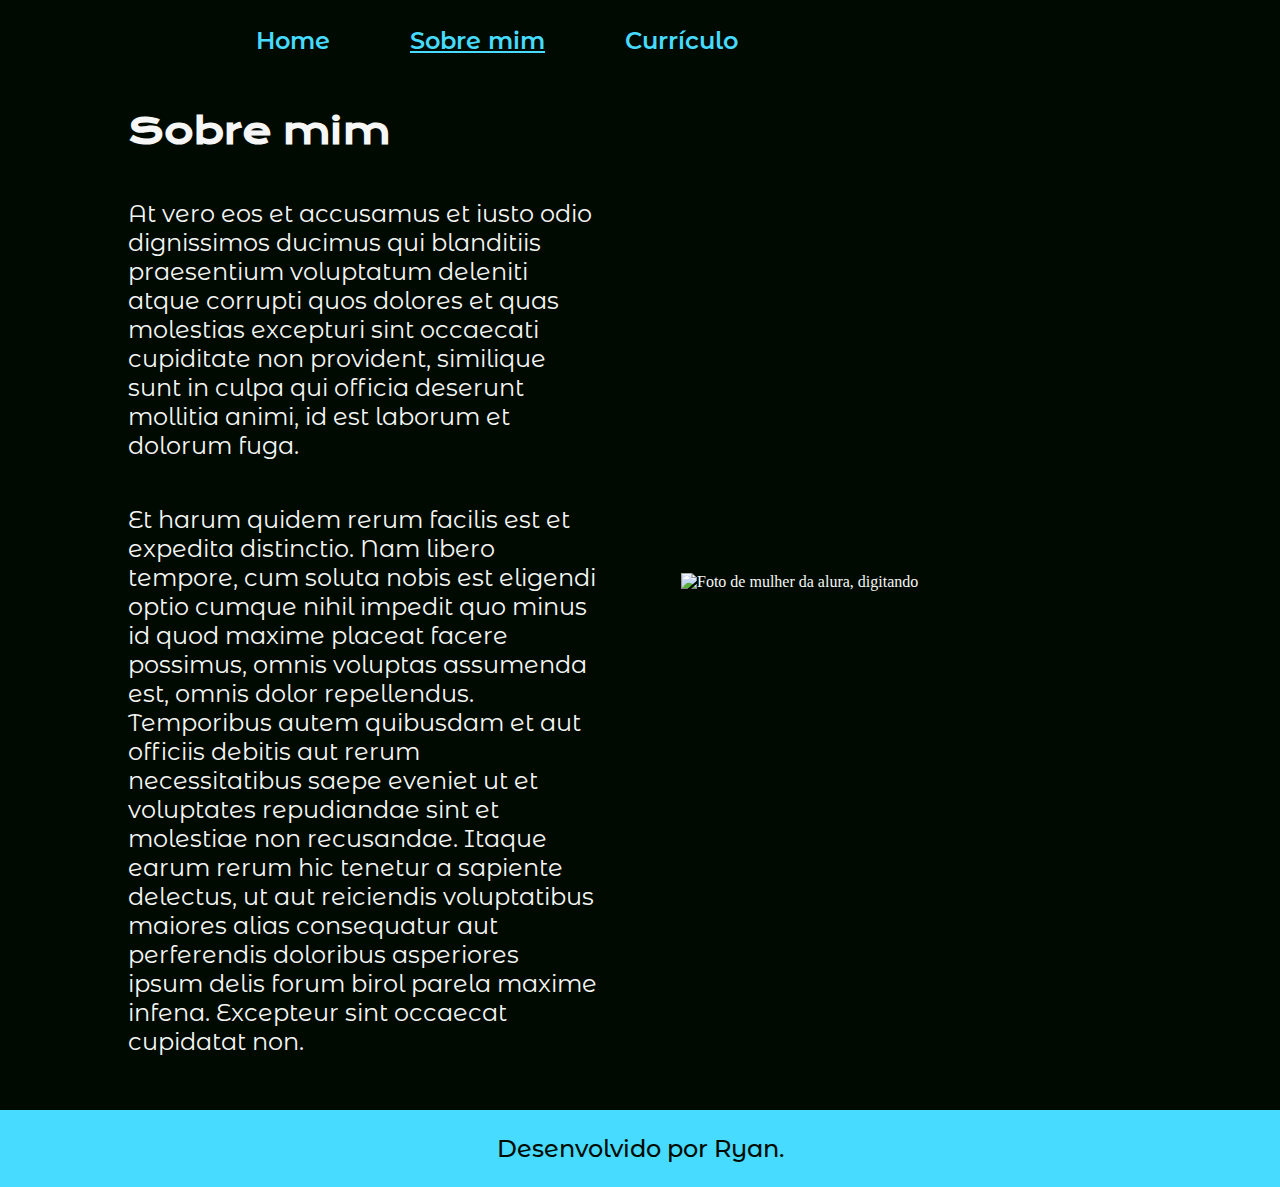
==== about.html @ fe7733c2 "Add files via upload" ====
<!DOCTYPE html>
<html>
<head lang="pt-br">
	<meta charset="utf-8">
	<meta name="viewport" content="width=device-width, initial-scale=1">
	<title>Sobre mim</title>
	<link rel="stylesheet" href="./css/style.css">
</head>

<body>
	<header class="cabecalho">
		<nav class="cabecalho_menu">
			<a class="cabecalho_menu_link" href="./index.html">Home</a>
			<a class="cabecalho_menu_link active" href="#">Sobre mim</a>
			<a class="cabecalho_menu_link" href="curriculo.html">Currículo</a>
		</nav>
	</header>

	<main class="container">
		<section class="container_conteudo">
			<h1 class="container_conteudo_titulo">Sobre mim</h1>
			<p class="container_conteudo_texto">At vero eos et accusamus et iusto odio dignissimos ducimus qui blanditiis praesentium voluptatum deleniti atque corrupti quos dolores et quas molestias excepturi sint occaecati cupiditate non provident, similique sunt in culpa qui officia deserunt mollitia animi, id est laborum et dolorum fuga.
			</p>
			<p class="container_conteudo_texto">Et harum quidem rerum facilis est et expedita distinctio. Nam libero tempore, cum soluta nobis est eligendi optio cumque nihil impedit quo minus id quod maxime placeat facere possimus, omnis voluptas assumenda est, omnis dolor repellendus. Temporibus autem quibusdam et aut officiis debitis aut rerum necessitatibus saepe eveniet ut et voluptates repudiandae sint et molestiae non recusandae. Itaque earum rerum hic tenetur a sapiente delectus, ut aut reiciendis voluptatibus maiores alias consequatur aut perferendis doloribus asperiores ipsum delis forum birol parela maxime infena. Excepteur sint occaecat cupidatat non.
			</p>
		</section>

		<img class="container_imagem" src="./assets/imagem.png" alt="Foto de mulher da alura, digitando">
	</main>

	<footer class="rodape">
		<p>Desenvolvido por Ryan.</p>
	</footer>
</body>

</html>
---- css/style.css ----
/* Fontes*/
@import url('https://fonts.googleapis.com/css2?family=Krona+One&family=Montserrat+Alternates:wght@400;500;600;700&display=swap');

:root {
/*	--cor-primaria: #F2EFEA;
	--cor-secundaria: #40514E;
	--cor-terciaria: #E27D60;
	--cor-hover: #E8A87C;	
	--cor-background-rodape: #C38D9E;*/


/*	--cor-primaria: #004643;
	--cor-secundaria: #fffffe;
	--cor-terciaria: #abd1c6;
	--cor-hover: #f9bc60;
	--cor-background-rodape: #46dbff*/


	--cor-primaria: #000a00;
	--cor-secundaria: #f6f6f6;
	--cor-terciaria: #46dbff;
	--cor-hover: #272727;
	--cor-background-rodape: #46dbff;


	--font-primaria: "krona one", sans-serif;
	--font-secundaria: "montserrat alternates", sans-serif;
}


/* Reset.css */
* {
	margin: 0;
	padding: 0;
}


body {
	box-sizing: border-box;

	background-color: var(--cor-primaria);
	color: var(--cor-secundaria);
}

.cabecalho {
	padding: 2% 0 0 20%;
}

.cabecalho_menu {
	display: flex;
	gap: 80px;
}

.cabecalho_menu_link {
	font-family: var(--font-secundaria);
	font-weight: 600;
	font-size: 1.5rem;

	color: var(--cor-terciaria);
	text-decoration: none;
}

.active {
	text-decoration: underline;
}

.container {
	padding: 4.2% 10%;
	display: flex;
	align-items: center;
	justify-content: space-evenly;
	gap: 82px;
}

.container_conteudo {
	width: 50%;
	display: flex;
	flex-direction: column;
	gap: 45px;
	flex-wrap: wrap;
}

.container_conteudo_titulo {
	font-size: 2.25rem;
	font-family: var(--font-primaria);
}

#destaque {
	color: var(--cor-terciaria);
}

.container_conteudo_texto {
	font-size: 1.5rem;
	font-family: var(--font-secundaria);
}

.container_conteudo_subtitulo {
	font-family: var(--font-primaria);
	font-weight: 400;
	font-size: 1.5rem;
}

.container_conteudo_botoes {
	display: flex;
	flex-direction: column;
	align-items: center;
	gap: 32px;
}

.container_conteudo_link {
	width: 50%;
	height: 70px;
	padding: 21.5 0;
	border: 2px solid var(--cor-terciaria);
	border-radius: 10px;

	text-align: center;
	text-decoration: none;

	color: var(--cor-secundaria);
	font-family: var(--font-secundaria);
	font-weight: 600;
	font-size: 1.5rem;


	display: flex;
	justify-content: center;
	align-items: center;
	gap: 16px;
}

.container_conteudo_link:hover {
	background-color: var(--cor-hover);
}

.container_imagem {
	width: 50%;
}

.rodape {
	font-family: var(--font-secundaria);
	font-weight: 500;
	font-size: 1.5rem;

	padding: 24px 0;

	text-align: center;
	color: var(--cor-primaria);
	background: var(--cor-background-rodape);
}


@media (max-width: 1200px) {
	.cabecalho {
		padding: 20px 10vw;
	}

	.cabecalho_menu {
		justify-content: center;
	}

	.container {
		flex-direction: column-reverse;
		padding: 5%;
	}

	.container_conteudo {
		width: auto;
	}
}
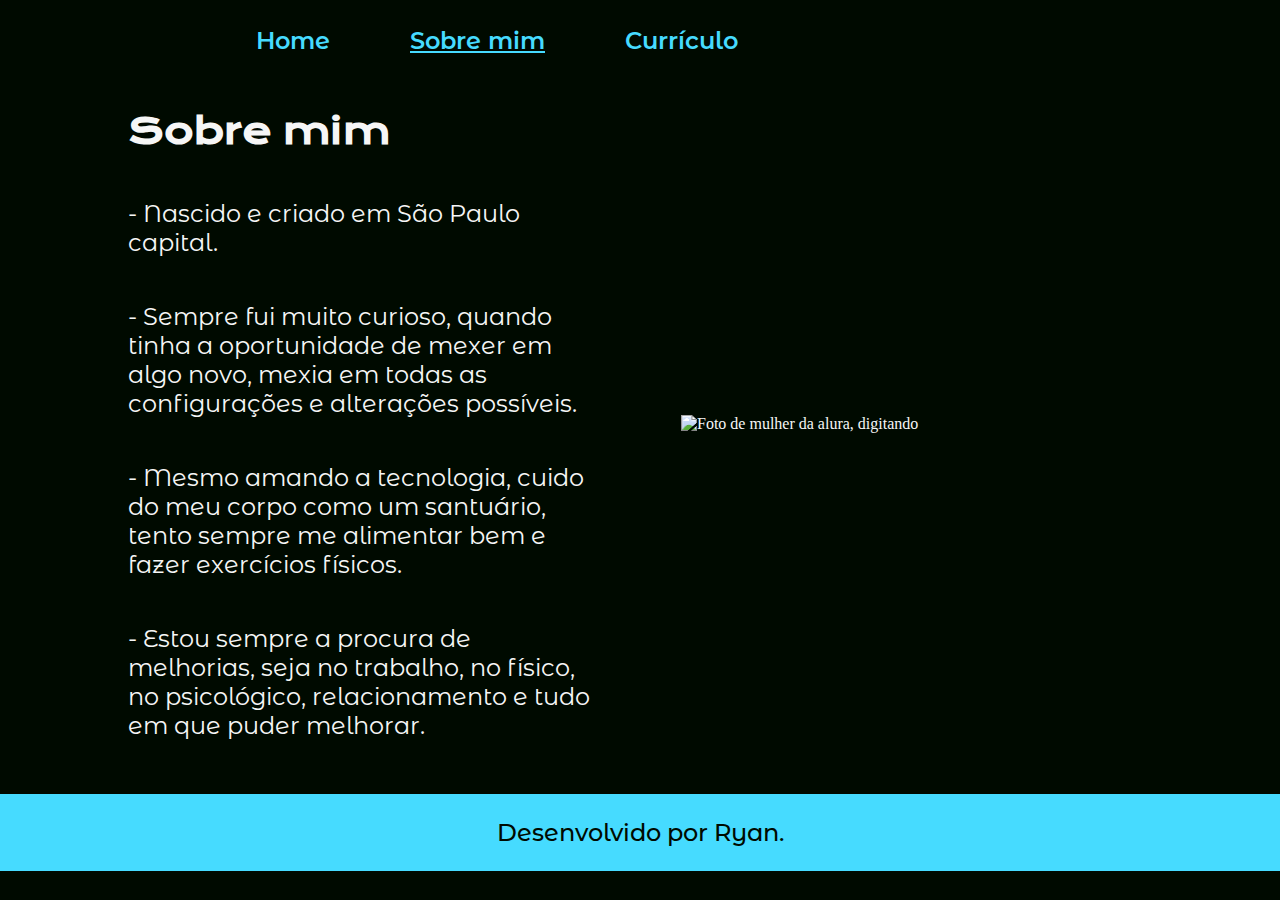
==== commit 70cd6c24: "Ultimas alterações nas minha infomações, e dimensionamento dos elementos no css" ====
--- a/about.html
+++ b/about.html
@@ -18,11 +18,21 @@
 
 	<main class="container">
 		<section class="container_conteudo">
+
 			<h1 class="container_conteudo_titulo">Sobre mim</h1>
-			<p class="container_conteudo_texto">At vero eos et accusamus et iusto odio dignissimos ducimus qui blanditiis praesentium voluptatum deleniti atque corrupti quos dolores et quas molestias excepturi sint occaecati cupiditate non provident, similique sunt in culpa qui officia deserunt mollitia animi, id est laborum et dolorum fuga.
+
+			<p class="container_conteudo_texto">- Nascido e criado em São Paulo capital.
 			</p>
-			<p class="container_conteudo_texto">Et harum quidem rerum facilis est et expedita distinctio. Nam libero tempore, cum soluta nobis est eligendi optio cumque nihil impedit quo minus id quod maxime placeat facere possimus, omnis voluptas assumenda est, omnis dolor repellendus. Temporibus autem quibusdam et aut officiis debitis aut rerum necessitatibus saepe eveniet ut et voluptates repudiandae sint et molestiae non recusandae. Itaque earum rerum hic tenetur a sapiente delectus, ut aut reiciendis voluptatibus maiores alias consequatur aut perferendis doloribus asperiores ipsum delis forum birol parela maxime infena. Excepteur sint occaecat cupidatat non.
+
+			<p class="container_conteudo_texto">- Sempre fui muito curioso, quando tinha a oportunidade de mexer em algo novo, mexia em todas as configurações e alterações possíveis.
 			</p>
+
+			<p class="container_conteudo_texto">- Mesmo amando a tecnologia, cuido do meu corpo como um santuário, tento sempre me alimentar bem e fazer exercícios físicos.
+			</p>
+
+			<p class="container_conteudo_texto">- Estou sempre a procura de melhorias, seja no trabalho, no físico, no psicológico, relacionamento e tudo em que puder melhorar.
+			</p>
+
 		</section>
 
 		<img class="container_imagem" src="./assets/imagem.png" alt="Foto de mulher da alura, digitando">
--- a/css/style.css
+++ b/css/style.css
@@ -157,7 +157,13 @@
 
 	.cabecalho_menu {
 		justify-content: center;
+		gap: 7vw;
+	}	
+
+	.cabecalho_menu_link {
+		text-align: center;
 	}
+
 
 	.container {
 		flex-direction: column-reverse;
@@ -166,5 +172,9 @@
 
 	.container_conteudo {
 		width: auto;
+	}	
+
+	.container_conteudo_link {
+		width: 80%;
 	}
 }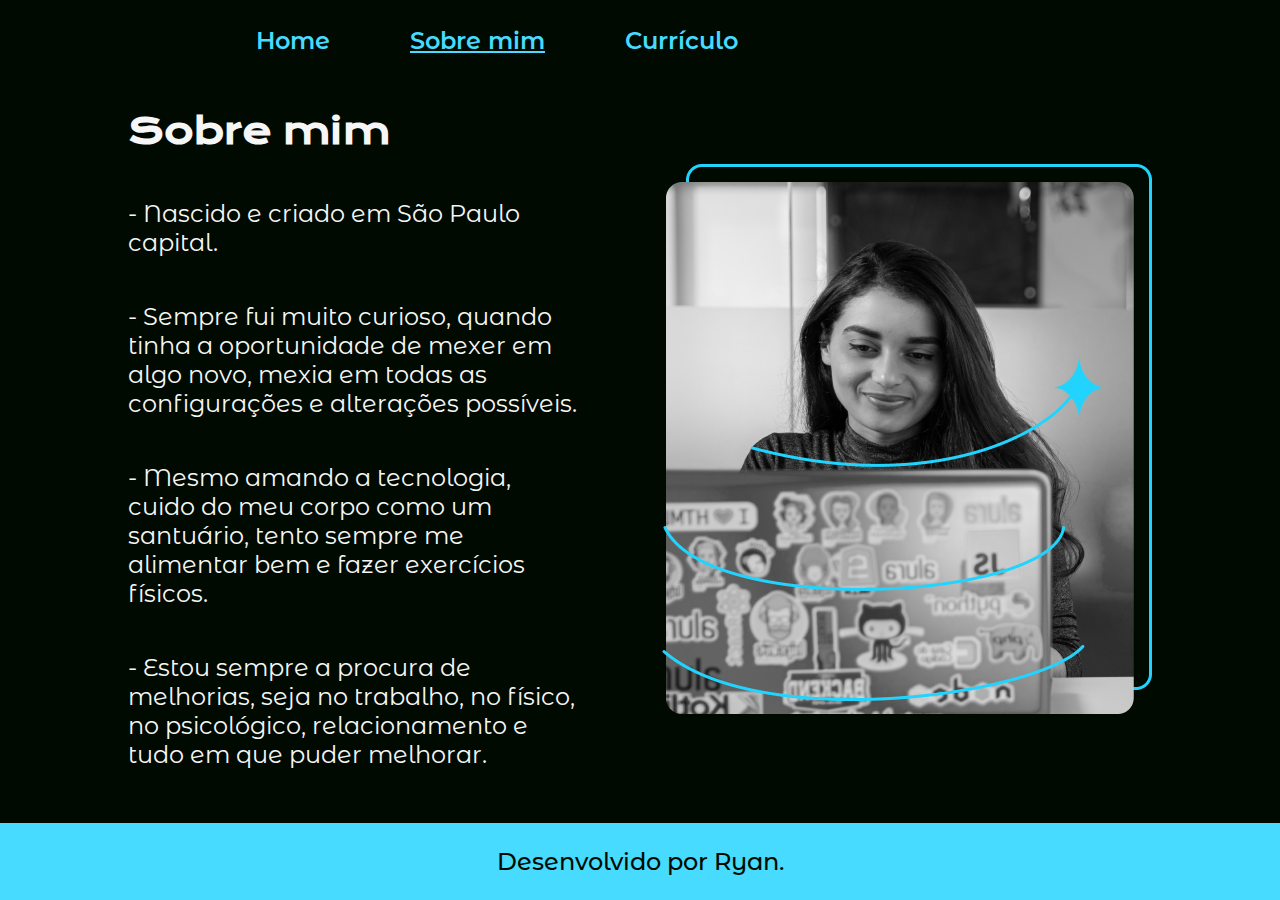
==== commit d27442b5: "Adicionando favicon as páginas, arrumando foto na página Sobre Mim" ====
--- a/about.html
+++ b/about.html
@@ -1,10 +1,21 @@
 <!DOCTYPE html>
 <html>
 <head lang="pt-br">
+	<!-- 			SEO 				-->
+
 	<meta charset="utf-8">
-	<meta name="viewport" content="width=device-width, initial-scale=1">
-	<title>Sobre mim</title>
+	<meta name="viewport" content="width=device-width" initial-scale="1.0">
+
+	<meta name="description" content="Essa é uma página teste para o re-aprendizado principalmente de HTML e CSS, logo em seguida adicionando Javascript">
+	<meta name="keywords" content="html, css, javascript, js, learning, development">
+	<meta name="author" content="Ryan">
+	<!-- 		FIM DO SEO 			-->
+
+	<link rel="icon" href="./assets/favicon32x32.png" type="image/x-icon">
+	<!-- Estilos Css-->
 	<link rel="stylesheet" href="./css/style.css">
+
+	<title>CSS Alura</title>
 </head>
 
 <body>
@@ -35,7 +46,7 @@
 
 		</section>
 
-		<img class="container_imagem" src="./assets/imagem.png" alt="Foto de mulher da alura, digitando">
+		<img class="container_imagem" src="./assets/Imagem.png" alt="Foto de mulher da alura, digitando">
 	</main>
 
 	<footer class="rodape">
